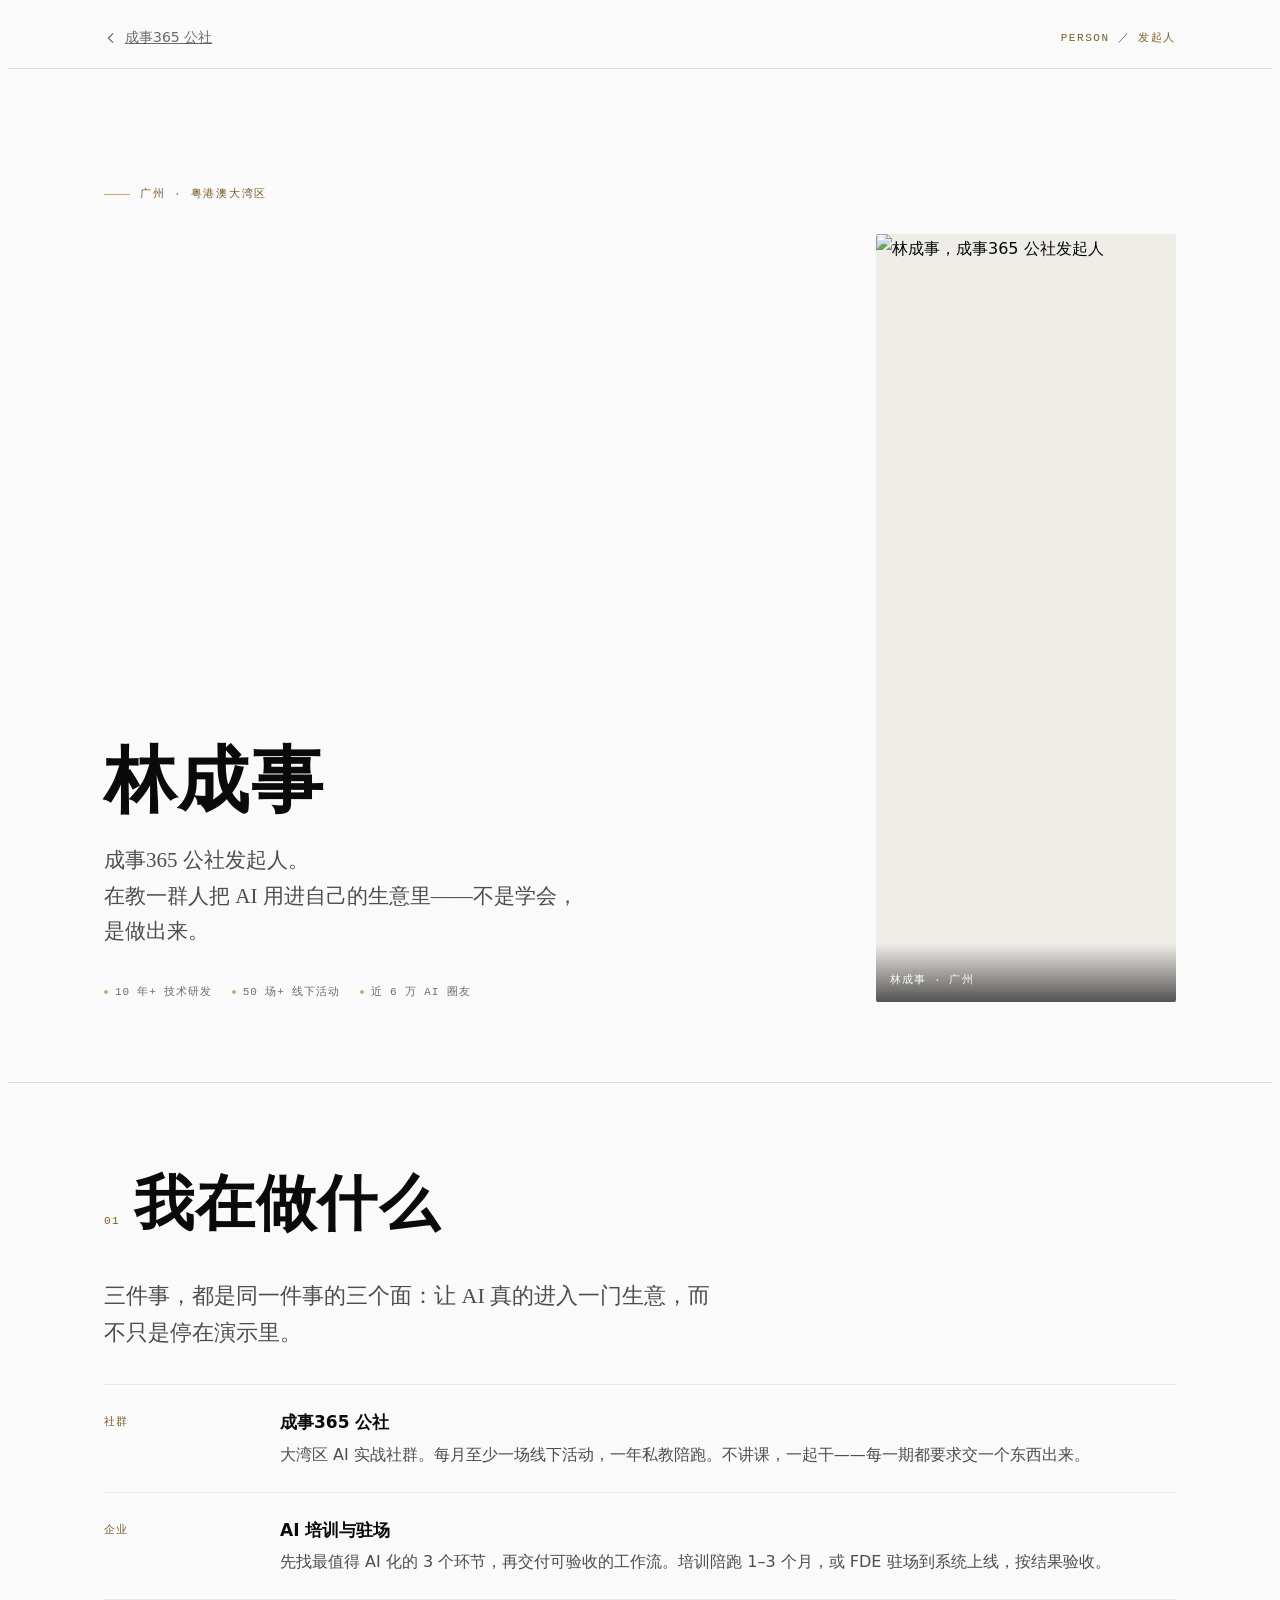
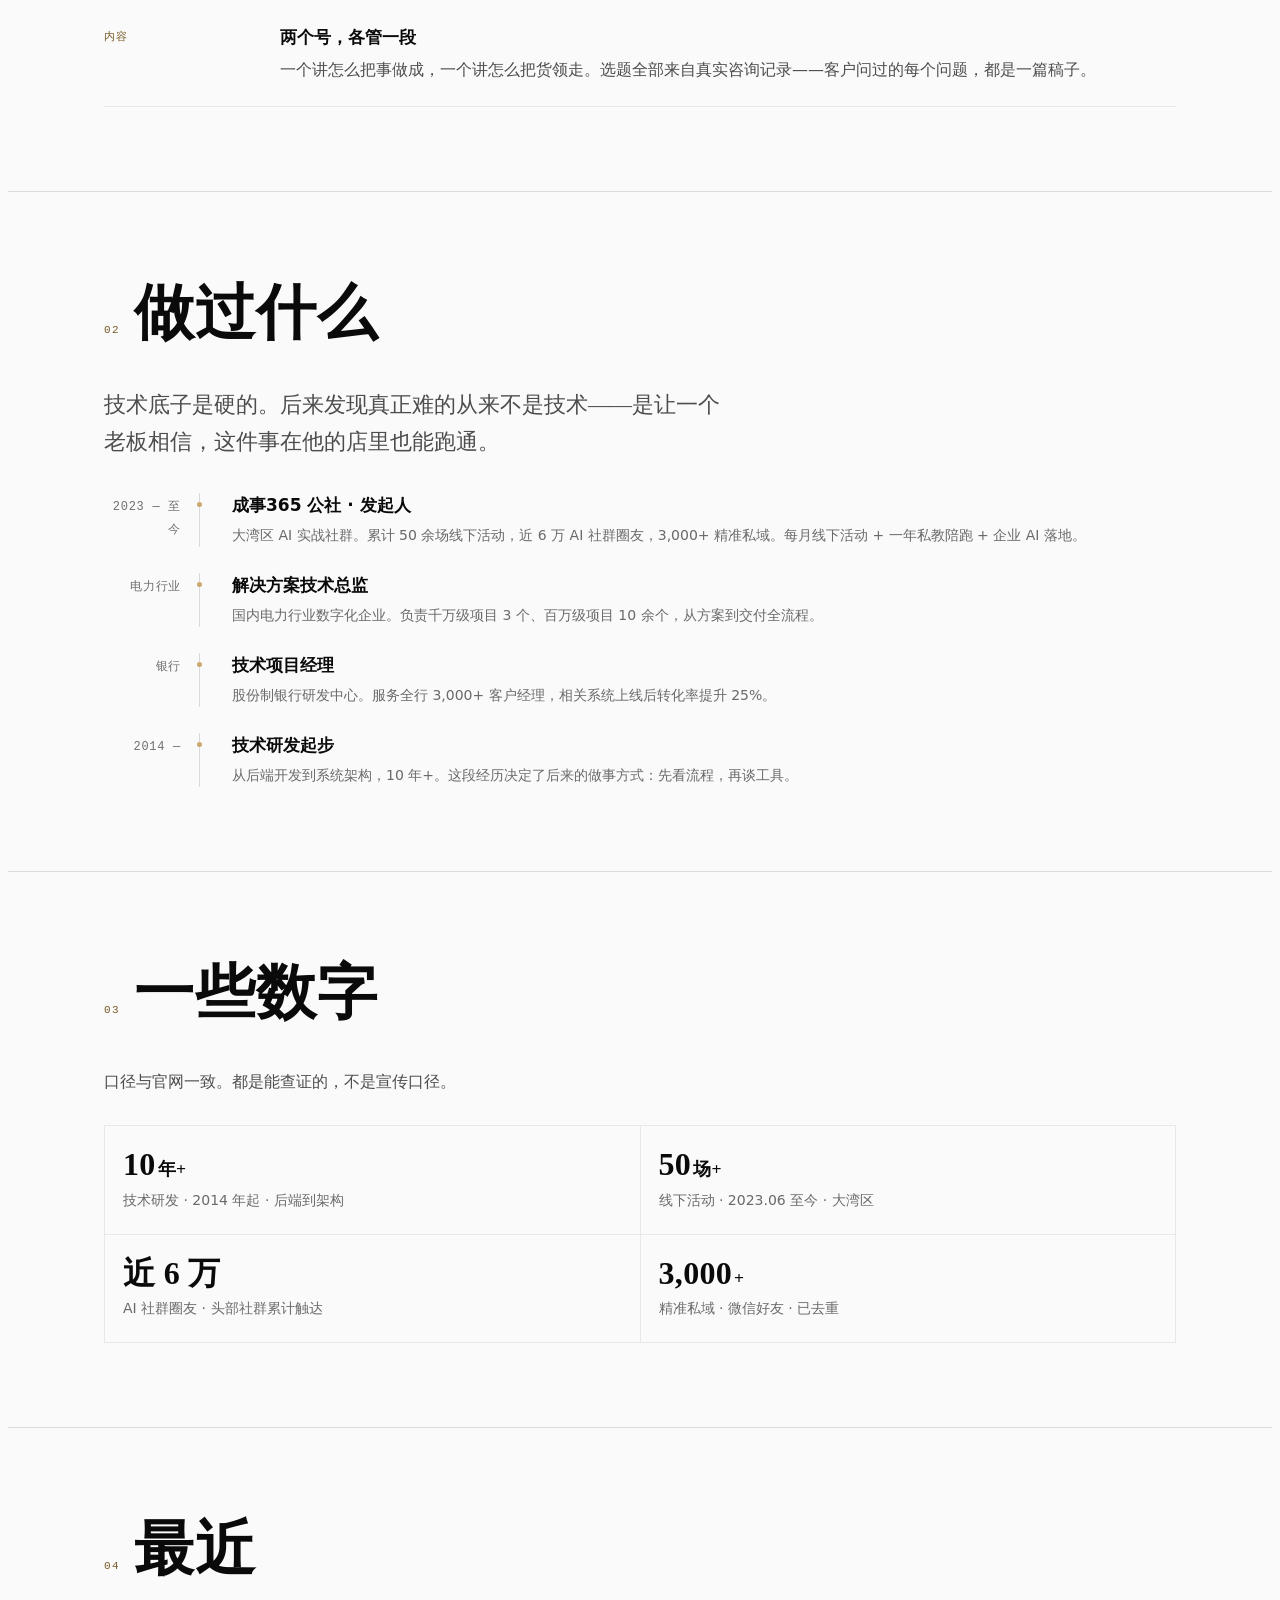
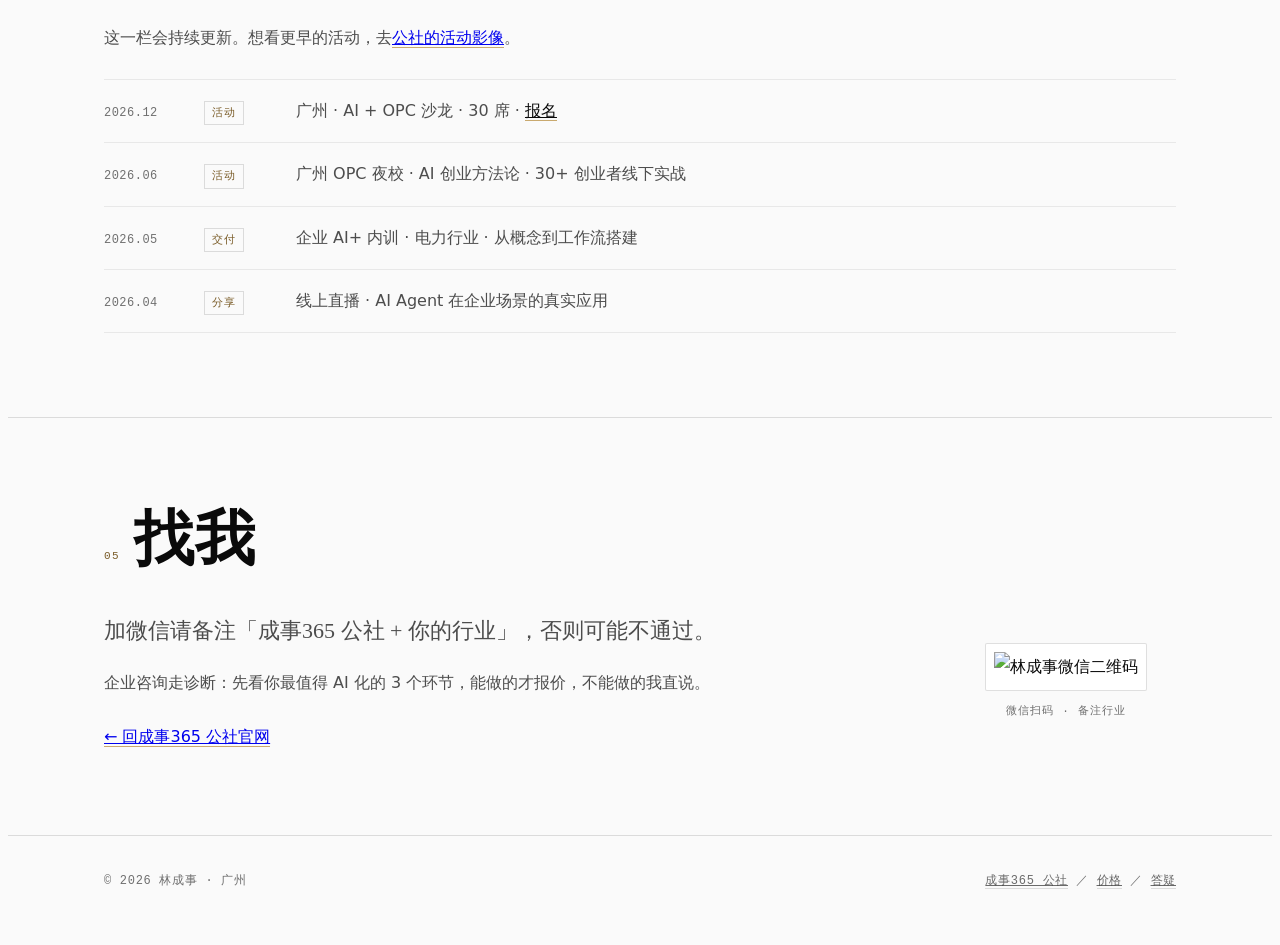
==== linchengshi/index.html @ 8384abab "上线：成事365公社门户 + 林成事个人页（csgs365.com 双站）" ====
<!DOCTYPE html>
<html lang="zh-CN" class="no-js">
<head>
<meta charset="UTF-8">
<meta name="viewport" content="width=device-width, initial-scale=1">
<title>林成事 · 成事365 公社发起人</title>
<meta name="description" content="林成事，成事365 公社发起人。10 年+ 技术研发，电力行业解决方案总监，服务过 3,000+ 银行客户经理。现在在广州带一群人把 AI 用进自己的生意里。">
<link rel="canonical" href="https://csgs365.com/linchengshi/">
<meta property="og:type" content="profile">
<meta property="og:site_name" content="林成事">
<meta property="og:title" content="林成事 · 成事365 公社发起人">
<meta property="og:description" content="10 年+ 技术研发，电力行业解决方案总监，银行研发中心技术项目经理。现在在广州带一群人把 AI 用进自己的生意里。">
<meta property="og:url" content="https://csgs365.com/linchengshi/">
<meta property="og:image" content="https://csgs365.com/images/og-cover.png">
<meta name="twitter:card" content="summary_large_image">
<link rel="icon" href="../favicon.svg" type="image/svg+xml">
<link rel="stylesheet" href="../assets/css/tokens.css">
<link rel="stylesheet" href="person.css">
<script>document.documentElement.classList.remove("no-js");</script>
<script type="application/ld+json">
{
  "@context": "https://schema.org",
  "@type": "Person",
  "name": "林成事",
  "jobTitle": "成事365 公社发起人",
  "url": "https://csgs365.com/linchengshi/",
  "image": "https://csgs365.com/images/photo.webp",
  "address": { "@type": "PostalAddress", "addressLocality": "广州", "addressRegion": "广东" },
  "knowsAbout": ["AI 落地", "一人公司", "企业 AI 培训", "内容获客"],
  "worksFor": { "@type": "Organization", "name": "成事365 公社", "url": "https://csgs365.com/" }
}
</script>
</head>
<body class="p-page">
<a class="p-skip" href="#main">跳到正文</a>

<!-- ============ 顶栏 ============ -->
<header class="p-bar">
  <div class="p-wrap p-bar__in">
    <a class="p-bar__back" href="../">
      <svg width="14" height="14" viewBox="0 0 16 16" fill="none" aria-hidden="true">
        <path d="M10 3L5 8l5 5" stroke="currentColor" stroke-width="1.4" stroke-linecap="round" stroke-linejoin="round"/>
      </svg>
      成事365 公社
    </a>
    <span class="p-bar__id">PERSON ／ 发起人</span>
  </div>
</header>

<main id="main">

<!-- ============ 01 开场 ============ -->
<section class="p-hero">
  <div class="p-wrap">
    <p class="p-hero__eyebrow p-rv">广州 · 粤港澳大湾区</p>
    <div class="p-hero__grid">
      <div>
        <h1 class="p-rv">林成事</h1>
        <p class="p-hero__role p-rv">
          成事365 公社发起人。<br>
          在教一群人把 AI 用进自己的生意里——不是学会，是做出来。
        </p>
        <div class="p-hero__meta p-rv">
          <span>10 年+ 技术研发</span>
          <span>50 场+ 线下活动</span>
          <span>近 6 万 AI 圈友</span>
        </div>
      </div>
      <figure class="p-hero__photo p-rv">
        <img src="../images/photo.webp" alt="林成事，成事365 公社发起人" width="576" height="768" decoding="async">
        <figcaption>林成事 · 广州</figcaption>
      </figure>
    </div>
  </div>
</section>

<!-- ============ 02 我在做什么 ============ -->
<section class="p-sec" id="doing">
  <div class="p-wrap">
    <div class="p-sec__hd">
      <span class="p-sec__no">01</span>
      <h2 class="p-rv">我在做什么</h2>
    </div>
    <p class="p-lead p-measure p-rv">
      三件事，都是同一件事的三个面：让 AI 真的进入一门生意，而不只是停在演示里。
    </p>
    <div class="p-doing p-rv">
      <div class="p-doing__row">
        <div class="p-doing__k">社群</div>
        <div class="p-doing__v">
          <b>成事365 公社</b>
          大湾区 AI 实战社群。每月至少一场线下活动，一年私教陪跑。不讲课，一起干——每一期都要求交一个东西出来。
        </div>
      </div>
      <div class="p-doing__row">
        <div class="p-doing__k">企业</div>
        <div class="p-doing__v">
          <b>AI 培训与驻场</b>
          先找最值得 AI 化的 3 个环节，再交付可验收的工作流。培训陪跑 1–3 个月，或 FDE 驻场到系统上线，按结果验收。
        </div>
      </div>
      <div class="p-doing__row">
        <div class="p-doing__k">内容</div>
        <div class="p-doing__v">
          <b>两个号，各管一段</b>
          一个讲怎么把事做成，一个讲怎么把货领走。选题全部来自真实咨询记录——客户问过的每个问题，都是一篇稿子。
        </div>
      </div>
    </div>
  </div>
</section>

<!-- ============ 03 履历 ============ -->
<section class="p-sec" id="cv">
  <div class="p-wrap">
    <div class="p-sec__hd">
      <span class="p-sec__no">02</span>
      <h2 class="p-rv">做过什么</h2>
    </div>
    <p class="p-lead p-measure p-rv">
      技术底子是硬的。后来发现真正难的从来不是技术——是让一个老板相信，这件事在他的店里也能跑通。
    </p>
    <div class="p-cv p-rv">
      <div class="p-cv__item">
        <div class="p-cv__yr">2023 — 至今</div>
        <div class="p-cv__body">
          <b>成事365 公社 · 发起人</b>
          <span>大湾区 AI 实战社群。累计 50 余场线下活动，近 6 万 AI 社群圈友，3,000+ 精准私域。每月线下活动 + 一年私教陪跑 + 企业 AI 落地。</span>
        </div>
      </div>
      <div class="p-cv__item">
        <div class="p-cv__yr">电力行业</div>
        <div class="p-cv__body">
          <b>解决方案技术总监</b>
          <span>国内电力行业数字化企业。负责千万级项目 3 个、百万级项目 10 余个，从方案到交付全流程。</span>
        </div>
      </div>
      <div class="p-cv__item">
        <div class="p-cv__yr">银行</div>
        <div class="p-cv__body">
          <b>技术项目经理</b>
          <span>股份制银行研发中心。服务全行 3,000+ 客户经理，相关系统上线后转化率提升 25%。</span>
        </div>
      </div>
      <div class="p-cv__item">
        <div class="p-cv__yr">2014 —</div>
        <div class="p-cv__body">
          <b>技术研发起步</b>
          <span>从后端开发到系统架构，10 年+。这段经历决定了后来的做事方式：先看流程，再谈工具。</span>
        </div>
      </div>
    </div>
  </div>
</section>

<!-- ============ 04 数据 ============ -->
<section class="p-sec" id="numbers">
  <div class="p-wrap">
    <div class="p-sec__hd">
      <span class="p-sec__no">03</span>
      <h2 class="p-rv">一些数字</h2>
    </div>
    <p class="p-text p-measure p-rv" style="margin-bottom:28px">
      口径与官网一致。都是能查证的，不是宣传口径。
    </p>
    <div class="p-nums p-rv">
      <div class="p-nums__c">
        <span class="p-nums__n">10<small>年+</small></span>
        <span class="p-nums__l">技术研发 · 2014 年起 · 后端到架构</span>
      </div>
      <div class="p-nums__c">
        <span class="p-nums__n">50<small>场+</small></span>
        <span class="p-nums__l">线下活动 · 2023.06 至今 · 大湾区</span>
      </div>
      <div class="p-nums__c">
        <span class="p-nums__n">近 6 万</span>
        <span class="p-nums__l">AI 社群圈友 · 头部社群累计触达</span>
      </div>
      <div class="p-nums__c">
        <span class="p-nums__n">3,000<small>+</small></span>
        <span class="p-nums__l">精准私域 · 微信好友 · 已去重</span>
      </div>
    </div>
  </div>
</section>

<!-- ============ 05 最近 ============ -->
<section class="p-sec" id="now">
  <div class="p-wrap">
    <div class="p-sec__hd">
      <span class="p-sec__no">04</span>
      <h2 class="p-rv">最近</h2>
    </div>
    <p class="p-text p-measure p-rv" style="margin-bottom:26px">
      这一栏会持续更新。想看更早的活动，去<a href="../#events" style="border-bottom:1px solid var(--accent)">公社的活动影像</a>。
    </p>
    <!-- 维护说明：新增一条就往最上面插一行，格式复制下面任意一行即可 -->
    <div class="p-now p-rv">
      <div class="p-now__row">
        <span class="p-now__date">2026.12</span>
        <span class="p-now__type">活动</span>
        <span class="p-now__txt">广州 · AI + OPC 沙龙 · 30 席 · <a href="../#join">报名</a></span>
      </div>
      <div class="p-now__row">
        <span class="p-now__date">2026.06</span>
        <span class="p-now__type">活动</span>
        <span class="p-now__txt">广州 OPC 夜校 · AI 创业方法论 · 30+ 创业者线下实战</span>
      </div>
      <div class="p-now__row">
        <span class="p-now__date">2026.05</span>
        <span class="p-now__type">交付</span>
        <span class="p-now__txt">企业 AI+ 内训 · 电力行业 · 从概念到工作流搭建</span>
      </div>
      <div class="p-now__row">
        <span class="p-now__date">2026.04</span>
        <span class="p-now__type">分享</span>
        <span class="p-now__txt">线上直播 · AI Agent 在企业场景的真实应用</span>
      </div>
    </div>
  </div>
</section>

<!-- ============ 06 联系 ============ -->
<section class="p-sec" id="contact">
  <div class="p-wrap">
    <div class="p-sec__hd">
      <span class="p-sec__no">05</span>
      <h2 class="p-rv">找我</h2>
    </div>
    <div class="p-contact">
      <div>
        <p class="p-lead p-measure p-rv" style="margin-bottom:18px">
          加微信请备注「成事365 公社 + 你的行业」，否则可能不通过。
        </p>
        <p class="p-text p-measure p-rv">
          企业咨询走诊断：先看你最值得 AI 化的 3 个环节，能做的才报价，不能做的我直说。
        </p>
        <p class="p-text p-measure p-rv" style="margin-top:22px">
          <a href="../" style="border-bottom:1px solid var(--accent)">← 回成事365 公社官网</a>
        </p>
      </div>
      <figure class="p-contact__qr p-rv">
        <img src="../images/wechat-qr.jpg" alt="林成事微信二维码" width="751" height="761" loading="lazy" decoding="async">
        <figcaption>微信扫码 · 备注行业</figcaption>
      </figure>
    </div>
  </div>
</section>

</main>

<footer class="p-foot">
  <div class="p-wrap p-foot__in">
    <span>© 2026 林成事 · 广州</span>
    <span><a href="../">成事365 公社</a> ／ <a href="../#price">价格</a> ／ <a href="../#faq">答疑</a></span>
  </div>
</footer>

<script>
/* 入场动效：与门户同一套（IntersectionObserver + 同批错开 70ms）
   尊重 prefers-reduced-motion；无 JS 时 .no-js 已让元素直接可见 */
(function () {
  if (window.matchMedia('(prefers-reduced-motion: reduce)').matches) {
    document.querySelectorAll('.p-rv').forEach(function (el) { el.classList.add('is-in'); });
    return;
  }
  var io = new IntersectionObserver(function (entries) {
    var shown = 0;
    entries.forEach(function (e) {
      if (!e.isIntersecting) return;
      var el = e.target;
      setTimeout(function () { el.classList.add('is-in'); }, shown++ * 70);
      io.unobserve(el);
    });
  }, { rootMargin: '0px 0px -8% 0px', threshold: 0.08 });
  document.querySelectorAll('.p-rv').forEach(function (el) { io.observe(el); });
})();
</script>
</body>
</html>
---- assets/css/tokens.css ----
/* =========================================================
   成事365 公社 · Design Tokens
   方向：Editorial / 公社会刊
   纸白 + 墨黑 + 哑光金，无渐变、无大圆角、无发光
   ========================================================= */

:root {
  /* ---- 纸与墨 ---- */
  --paper:        #FAFAFA;
  --paper-alt:    #F4F4F4;
  --paper-deep:   #EFEDE8;   /* 米调，用于照片底衬 */
  --card:         #FFFFFF;

  --ink:          #0A0A0A;
  --ink-72:       rgba(10, 10, 10, .72);
  --ink-60:       rgba(10, 10, 10, .60);
  --ink-44:       rgba(10, 10, 10, .58);  /* 小字实测约 5.1:1，达到 AA */
  --ink-28:       rgba(10, 10, 10, .28);
  --rule:         rgba(10, 10, 10, .13);
  --rule-soft:    rgba(10, 10, 10, .07);

  /* ---- 哑光金：装饰用 #C9A96E / 文字用 #7A5C28 保证对比度 ---- */
  --accent:       #C9A96E;
  --accent-deep:  #B08D4E;
  --accent-ink:   #7A5C28;   /* 在 #FAFAFA 上约 5.4:1，用于编号与小标签 */
  --accent-wash:  rgba(201, 169, 110, .10);

  /* ---- 字体 ---- */
  --font-display: "Songti SC", "Noto Serif CJK SC", "Source Han Serif SC",
                  "Noto Serif SC", "STSong", "SimSun", Georgia, serif;
  --font-body:    "PingFang SC", "HarmonyOS Sans SC", "Hiragino Sans GB",
                  "Microsoft YaHei", "Noto Sans CJK SC", "Noto Sans SC",
                  system-ui, -apple-system, sans-serif;
  --font-mono:    "Geist Mono", "SF Mono", "SFMono-Regular", "JetBrains Mono",
                  Menlo, Consolas, "Noto Sans Mono CJK SC", monospace;

  /* ---- 字阶（fluid，rem 跟随用户字号设置） ---- */
  --t-hero:   clamp(2.75rem, 7.6vw, 5.5rem);
  --t-h1:     clamp(2.125rem, 5.2vw, 3.75rem);
  --t-h2:     clamp(1.625rem, 3.6vw, 2.625rem);
  --t-h3:     clamp(1.125rem, 1.9vw, 1.375rem);
  --t-h4:     1.0625rem;
  --t-lead:   clamp(1.0625rem, 1.55vw, 1.25rem);
  --t-body:   1rem;
  --t-sm:     .875rem;
  --t-xs:     .75rem;
  --t-2xs:    .6875rem;

  /* ---- 间距节奏 ---- */
  --sp-1: 4px;   --sp-2: 8px;   --sp-3: 12px;  --sp-4: 16px;
  --sp-5: 24px;  --sp-6: 32px;  --sp-7: 48px;  --sp-8: 64px;
  --sp-9: 88px;  --sp-10: 120px;

  --gutter:   clamp(20px, 5vw, 64px);
  --measure:  39rem;          /* 正文行长上限，约 34–38 个汉字 */
  --maxw:     1200px;
  --rail:     88px;           /* 左栏编号宽度 */

  /* ---- 边角：编辑式只用极小圆角 ---- */
  --r-xs: 2px;
  --r-sm: 3px;
  --r-md: 4px;

  /* ---- 阴影：只有两级，且极浅 ---- */
  --sh-1: 0 1px 0 rgba(10,10,10,.04);
  --sh-2: 0 8px 24px -12px rgba(10,10,10,.16);

  /* ---- 动效 ---- */
  --e-out:    cubic-bezier(.16, 1, .3, 1);
  --d-micro:  160ms;
  --d-base:   320ms;
  --d-scene:  720ms;

  /* ---- 版心 ---- */
  --z-nav: 100;
  --z-lightbox: 200;
}

/* 尊重系统降级 */
@media (prefers-reduced-motion: reduce) {
  :root { --d-micro: 1ms; --d-base: 1ms; --d-scene: 1ms; }
}
---- linchengshi/person.css ----
/* =========================================================
   林成事 · 个人页样式（/linchengshi/）
   ---------------------------------------------------------
   与门户的关系：
   - 共用 ../assets/css/tokens.css 的全部变量 → 看起来是一家人
   - 不复用门户的 .section 十三栏会刊骨架 → 是一封长信，不是一期会刊

   版式逻辑：
   单栏竖向叙事，正文最大 39rem（约 34–38 汉字/行）
   唯一的横向元素是左侧的「年份时间线」，只出现在履历段
   ========================================================= */

/* ---------- 基础 ---------- */
/* 盒模型重置：本页只引 tokens.css，不引门户的 site.css，缺了这行
   width:100% + padding 会把 .p-wrap 撑得比视口宽（390px 下曾溢出 32px）。 */
*,
*::before,
*::after { box-sizing: border-box; }

.p-page {
  background: var(--paper);
  color: var(--ink);
  font-family: var(--font-body);
  font-size: var(--t-body);
  line-height: 1.85;
  -webkit-font-smoothing: antialiased;
}

.p-skip {
  position: absolute;
  left: -9999px;
  top: 0;
  background: var(--ink);
  color: var(--paper);
  padding: 12px 18px;
  z-index: 999;
  font-size: var(--t-sm);
}
.p-skip:focus { left: 12px; top: 12px; }

.p-wrap {
  width: 100%;
  max-width: var(--maxw);
  margin: 0 auto;
  padding: 0 var(--gutter);
}

/* 正文行宽控制器：所有正文段落都套这一层 */
.p-measure { max-width: var(--measure); }

/* ---------- 顶栏（比门户轻，只有名字和返回） ---------- */
.p-bar {
  position: sticky;
  top: 0;
  z-index: var(--z-nav);
  background: rgba(250, 250, 250, .93);
  border-bottom: 1px solid var(--rule);
}
@supports ((-webkit-backdrop-filter: blur(1px)) or (backdrop-filter: blur(1px))) {
  .p-bar {
    background: rgba(250, 250, 250, .82);
    -webkit-backdrop-filter: saturate(140%) blur(10px);
    backdrop-filter: saturate(140%) blur(10px);
  }
}
.p-bar__in {
  display: flex;
  align-items: center;
  justify-content: space-between;
  gap: var(--sp-4);
  min-height: 60px;
}
.p-bar__back {
  display: inline-flex;
  align-items: center;
  gap: 7px;
  font-size: var(--t-sm);
  color: var(--ink-60);
  transition: color var(--d-micro) var(--e-out);
}
.p-bar__back:hover { color: var(--ink); }
.p-bar__back svg { flex-shrink: 0; }
.p-bar__id {
  font-family: var(--font-mono);
  font-size: var(--t-2xs);
  letter-spacing: .14em;
  color: var(--accent-ink);
}

/* ---------- 01 开场 ---------- */
.p-hero {
  padding: clamp(48px, 9vw, 104px) 0 clamp(40px, 7vw, 80px);
}
.p-hero__eyebrow {
  display: inline-flex;
  align-items: center;
  gap: 10px;
  font-family: var(--font-mono);
  font-size: var(--t-2xs);
  letter-spacing: .16em;
  color: var(--accent-ink);
  margin-bottom: clamp(20px, 3vw, 30px);
}
.p-hero__eyebrow::before {
  content: "";
  width: 26px;
  height: 1px;
  background: var(--accent);
}
.p-hero__grid {
  display: grid;
  grid-template-columns: minmax(0, 1fr) minmax(0, 300px);
  gap: clamp(28px, 5vw, 72px);
  align-items: end;
}
.p-hero h1 {
  font-family: var(--font-display);
  font-weight: 700;
  font-size: clamp(2.5rem, 6.4vw, 4.5rem);
  line-height: 1.08;
  letter-spacing: .02em;
  margin: 0 0 clamp(16px, 2vw, 22px);
}
.p-hero__role {
  font-family: var(--font-display);
  font-size: clamp(1.0625rem, 1.8vw, 1.3125rem);
  color: var(--ink-72);
  line-height: 1.7;
  max-width: 30rem;
  margin: 0 0 var(--sp-6);
}
.p-hero__meta {
  display: flex;
  flex-wrap: wrap;
  gap: 8px 20px;
  font-family: var(--font-mono);
  font-size: var(--t-2xs);
  letter-spacing: .08em;
  color: var(--ink-44);
}
.p-hero__meta span { display: inline-flex; align-items: center; gap: 7px; }
.p-hero__meta span::before {
  content: "";
  width: 4px; height: 4px;
  background: var(--accent);
  border-radius: 50%;
}

.p-hero__photo {
  position: relative;
  margin: 0;
  background: var(--paper-deep);
  border-radius: var(--r-xs);
  overflow: hidden;
}
.p-hero__photo img {
  display: block;
  width: 100%;
  aspect-ratio: 3 / 4;
  object-fit: cover;
  object-position: 50% 20%;
  filter: grayscale(.32) contrast(1.03);
}
.p-hero__photo figcaption {
  position: absolute;
  inset: auto 0 0 0;
  padding: 26px 14px 12px;
  background: linear-gradient(to top, rgba(10,10,10,.68), rgba(10,10,10,0));
  color: rgba(255,255,255,.94);
  font-family: var(--font-mono);
  font-size: var(--t-2xs);
  letter-spacing: .1em;
}

/* ---------- 通用段落节奏 ---------- */
.p-sec {
  padding: clamp(44px, 7vw, 84px) 0;
  border-top: 1px solid var(--rule);
}
.p-sec--plain { border-top: 0; }

.p-sec__hd {
  display: flex;
  align-items: baseline;
  gap: 14px;
  margin-bottom: clamp(22px, 3vw, 36px);
}
.p-sec__no {
  font-family: var(--font-mono);
  font-size: var(--t-2xs);
  letter-spacing: .12em;
  color: var(--accent-ink);
  padding-top: 6px;
}
.p-sec h2 {
  font-family: var(--font-display);
  font-weight: 700;
  font-size: var(--t-h1);
  line-height: 1.25;
  letter-spacing: .02em;
  margin: 0;
}

.p-lead {
  font-family: var(--font-display);
  font-size: clamp(1.125rem, 2vw, 1.375rem);
  line-height: 1.68;
  color: var(--ink-72);
  margin: 0 0 var(--sp-6);
  text-wrap: pretty;
}
.p-text {
  color: var(--ink-72);
  margin: 0 0 var(--sp-5);
  text-wrap: pretty;
}
.p-text:last-child { margin-bottom: 0; }
.p-text strong { color: var(--ink); font-weight: 600; }

/* ---------- 02 我在做什么：三行式清单 ---------- */
.p-doing {
  display: grid;
  gap: 0;
  border-top: 1px solid var(--rule-soft);
}
.p-doing__row {
  display: grid;
  grid-template-columns: minmax(96px, 140px) minmax(0, 1fr);
  gap: clamp(14px, 3vw, 36px);
  padding: 22px 0;
  border-bottom: 1px solid var(--rule-soft);
  align-items: start;
}
.p-doing__k {
  font-family: var(--font-mono);
  font-size: var(--t-2xs);
  letter-spacing: .12em;
  color: var(--accent-ink);
  padding-top: 5px;
}
.p-doing__v {
  color: var(--ink-72);
  line-height: 1.8;
}
.p-doing__v b {
  display: block;
  color: var(--ink);
  font-weight: 600;
  margin-bottom: 3px;
  font-size: 1.0625rem;
}

/* ---------- 03 履历：年份时间线 ---------- */
.p-cv {
  display: grid;
  gap: 0;
}
.p-cv__item {
  display: grid;
  grid-template-columns: 96px minmax(0, 1fr);
  gap: clamp(14px, 3vw, 32px);
  padding: 0 0 26px;
  position: relative;
}
.p-cv__item:last-child { padding-bottom: 0; }
.p-cv__yr {
  font-family: var(--font-mono);
  font-size: var(--t-xs);
  letter-spacing: .06em;
  color: var(--ink-44);
  padding-top: 3px;
  text-align: right;
  border-right: 1px solid var(--rule);
  padding-right: 18px;
  position: relative;
}
.p-cv__yr::after {
  content: "";
  position: absolute;
  right: -3px;
  top: 9px;
  width: 5px;
  height: 5px;
  border-radius: 50%;
  background: var(--accent);
}
.p-cv__body b {
  display: block;
  font-size: 1.0625rem;
  font-weight: 600;
  line-height: 1.5;
  margin-bottom: 4px;
}
.p-cv__body span {
  color: var(--ink-60);
  font-size: var(--t-sm);
  line-height: 1.75;
  display: block;
}

/* ---------- 04 最近：时间倒序列表 ---------- */
.p-now {
  display: grid;
  gap: 0;
  border-top: 1px solid var(--rule-soft);
}
.p-now__row {
  display: grid;
  grid-template-columns: 84px 76px minmax(0, 1fr);
  gap: 12px 16px;
  padding: 17px 0;
  border-bottom: 1px solid var(--rule-soft);
  align-items: baseline;
}
.p-now__date {
  font-family: var(--font-mono);
  font-size: var(--t-xs);
  color: var(--ink-44);
  letter-spacing: .04em;
}
.p-now__type {
  font-family: var(--font-mono);
  font-size: var(--t-2xs);
  letter-spacing: .1em;
  color: var(--accent-ink);
  border: 1px solid var(--rule);
  padding: 1px 7px;
  justify-self: start;
  white-space: nowrap;
}
.p-now__txt { color: var(--ink-72); line-height: 1.7; }
.p-now__txt a {
  color: var(--ink);
  border-bottom: 1px solid var(--accent);
}
.p-now__txt a:hover { color: var(--accent-ink); }

/* ---------- 05 数据（与门户台账口径一致） ---------- */
.p-nums {
  display: grid;
  grid-template-columns: repeat(2, minmax(0, 1fr));
  gap: 0;
  border-top: 1px solid var(--rule-soft);
  border-left: 1px solid var(--rule-soft);
}
.p-nums__c {
  padding: 20px 18px;
  border-right: 1px solid var(--rule-soft);
  border-bottom: 1px solid var(--rule-soft);
}
.p-nums__n {
  font-family: var(--font-display);
  font-weight: 700;
  font-size: clamp(1.5rem, 3vw, 2rem);
  line-height: 1.15;
  letter-spacing: .01em;
  display: block;
}
.p-nums__l {
  display: block;
  font-size: var(--t-sm);
  color: var(--ink-60);
  margin-top: 5px;
}
.p-nums__n small {
  font-size: .55em;
  font-weight: 600;
  margin-left: 2px;
}

/* ---------- 06 联系 ---------- */
.p-contact {
  display: grid;
  grid-template-columns: minmax(0, 1fr) 220px;
  gap: clamp(24px, 4vw, 52px);
  align-items: center;
}
.p-contact__qr {
  margin: 0;
  text-align: center;
}
.p-contact__qr img {
  width: 100%;
  max-width: 200px;
  height: auto;
  border: 1px solid var(--rule);
  border-radius: var(--r-xs);
  padding: 8px;
  background: #fff;
}
.p-contact__qr figcaption {
  font-family: var(--font-mono);
  font-size: var(--t-2xs);
  letter-spacing: .1em;
  color: var(--ink-44);
  margin-top: 10px;
}

/* ---------- 页脚 ---------- */
.p-foot {
  border-top: 1px solid var(--rule);
  padding: 34px 0 44px;
  font-size: var(--t-xs);
  color: var(--ink-44);
}
.p-foot__in {
  display: flex;
  flex-wrap: wrap;
  justify-content: space-between;
  gap: 12px 24px;
  font-family: var(--font-mono);
  letter-spacing: .06em;
}
.p-foot a { color: var(--ink-60); border-bottom: 1px solid var(--rule); }
.p-foot a:hover { color: var(--accent-ink); }

/* ---------- 入场动效：与门户同一套，只有上移淡入 ---------- */
.p-rv {
  opacity: 0;
  transform: translateY(12px);
  transition: opacity var(--d-scene) var(--e-out),
              transform var(--d-scene) var(--e-out);
}
.p-rv.is-in { opacity: 1; transform: none; }
.no-js .p-rv { opacity: 1; transform: none; }

/* ---------- 响应式 ---------- */
@media (max-width: 900px) {
  .p-hero__grid { grid-template-columns: minmax(0, 1fr); gap: 28px; }
  .p-hero__photo { max-width: 260px; }
  .p-hero__photo img { aspect-ratio: 3 / 2; object-position: 50% 18%; }
  .p-contact { grid-template-columns: minmax(0, 1fr); }
  .p-contact__qr { max-width: 200px; }
}

@media (max-width: 640px) {
  .p-doing__row { grid-template-columns: minmax(0, 1fr); gap: 6px; }
  .p-cv__item { grid-template-columns: 62px minmax(0, 1fr); gap: 14px; }
  .p-cv__yr { font-size: var(--t-2xs); padding-right: 12px; }
  .p-now__row { grid-template-columns: 74px minmax(0, 1fr); gap: 6px 10px; }
  .p-now__type { grid-column: 2; grid-row: 1; justify-self: start; }
  .p-now__txt { grid-column: 1 / -1; }
  .p-nums { grid-template-columns: minmax(0, 1fr); }
  .p-bar__id { display: none; }
}

/* ---------- 打印 ---------- */
@media print {
  .p-bar, .p-skip, .p-contact__qr, .p-foot { display: none !important; }
  .p-rv { opacity: 1 !important; transform: none !important; }
  .p-sec { break-inside: avoid; }
}
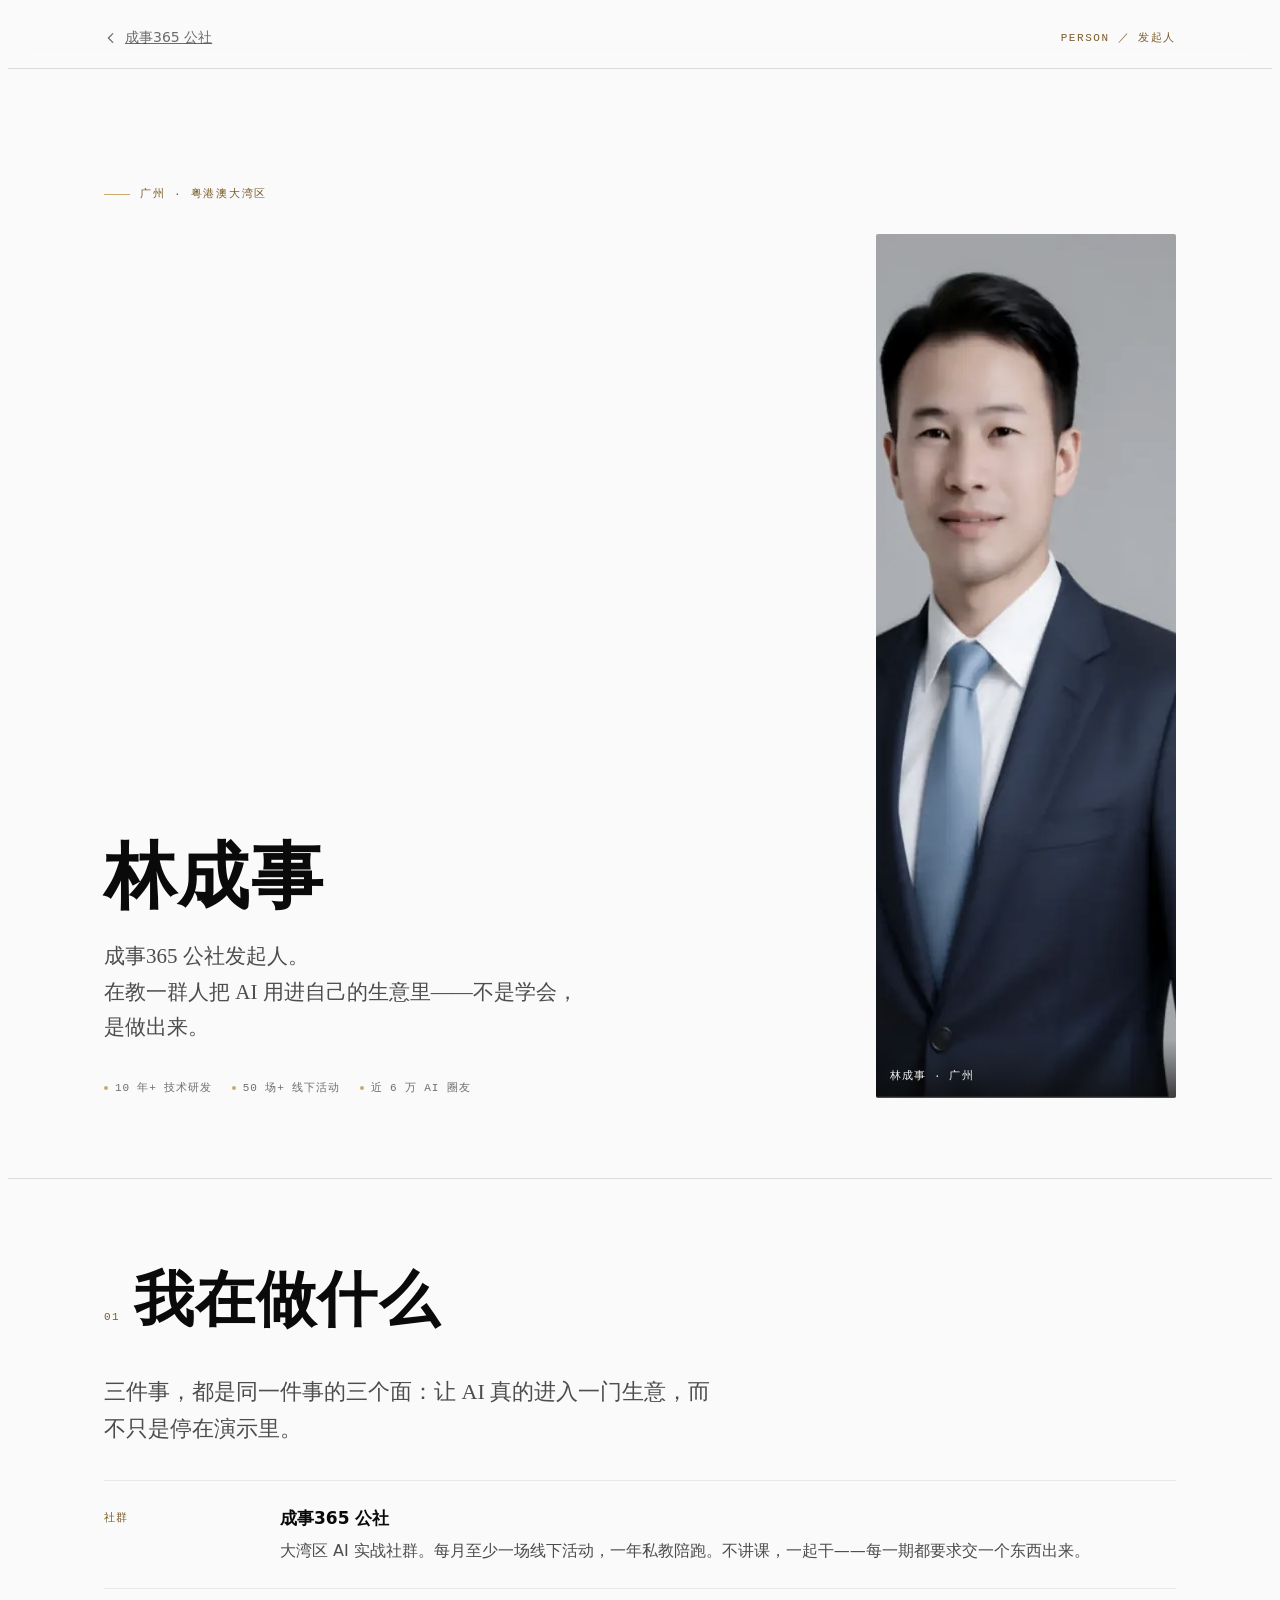
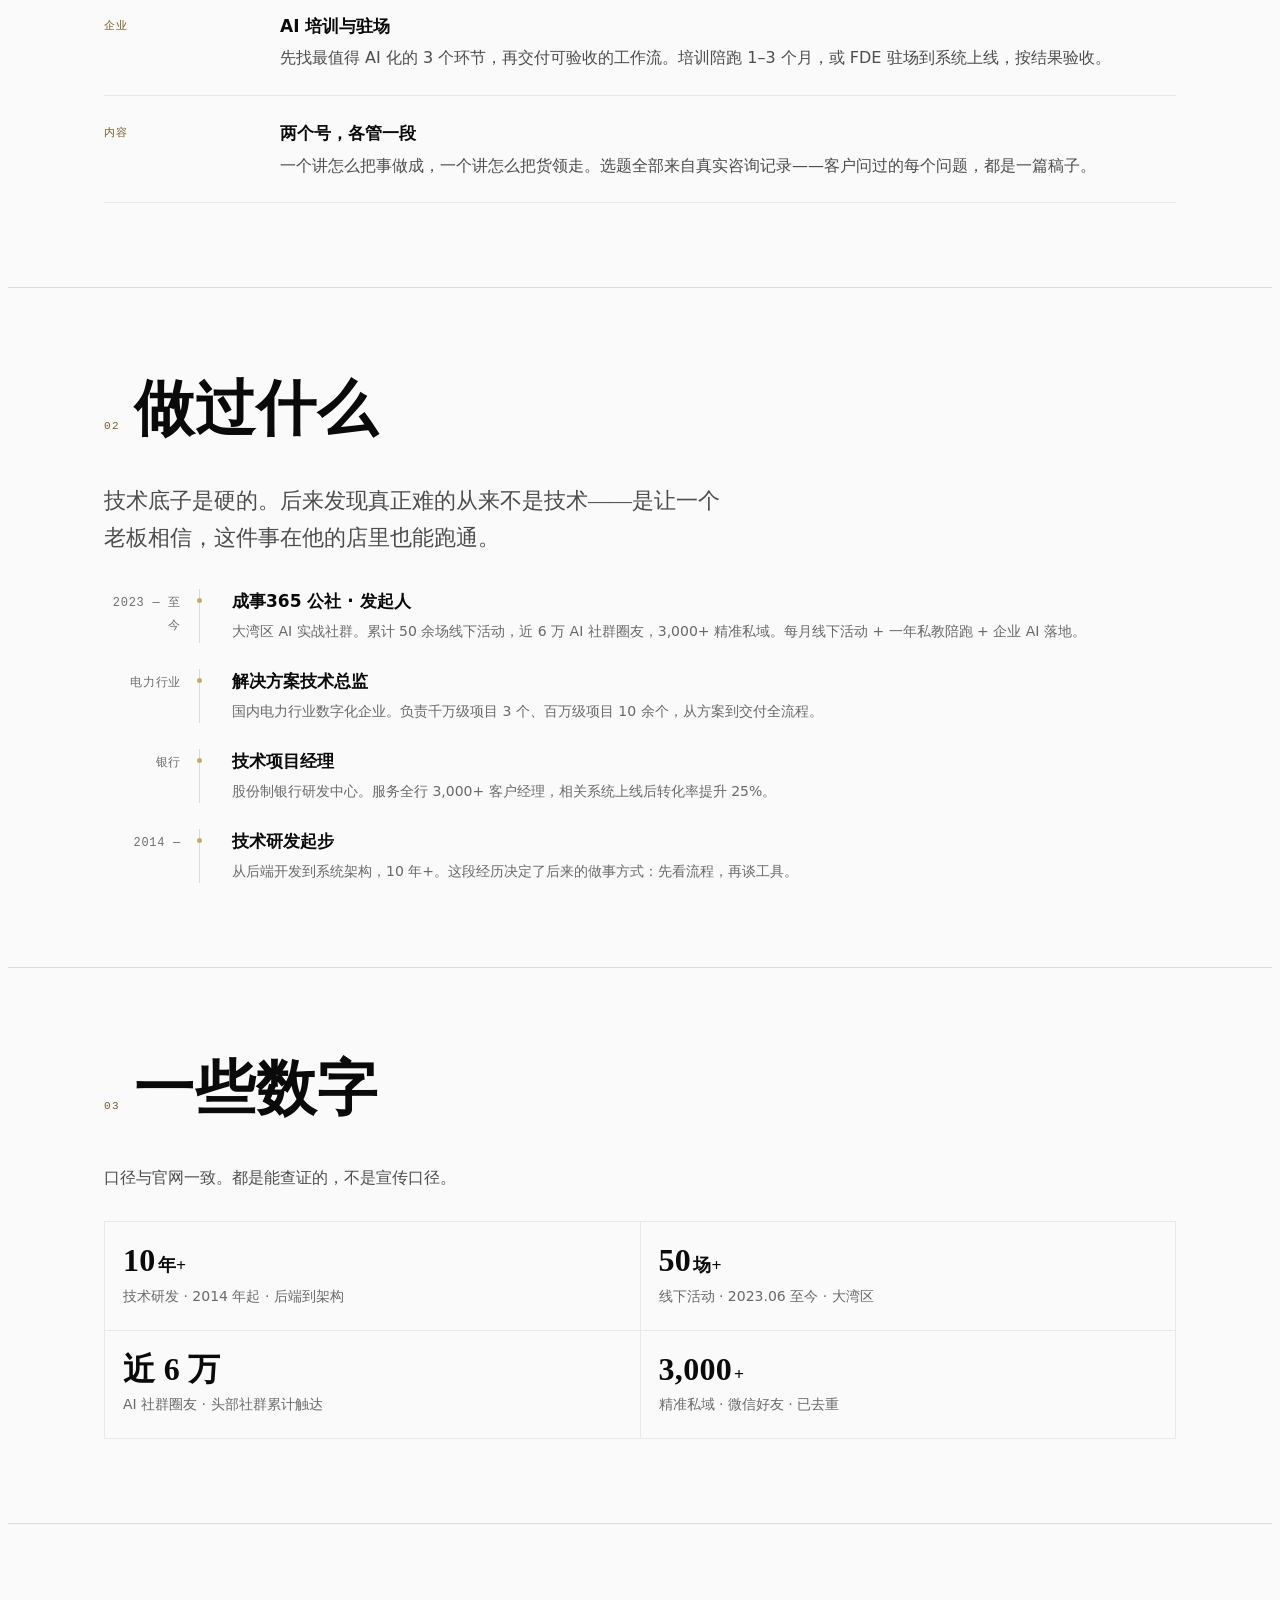
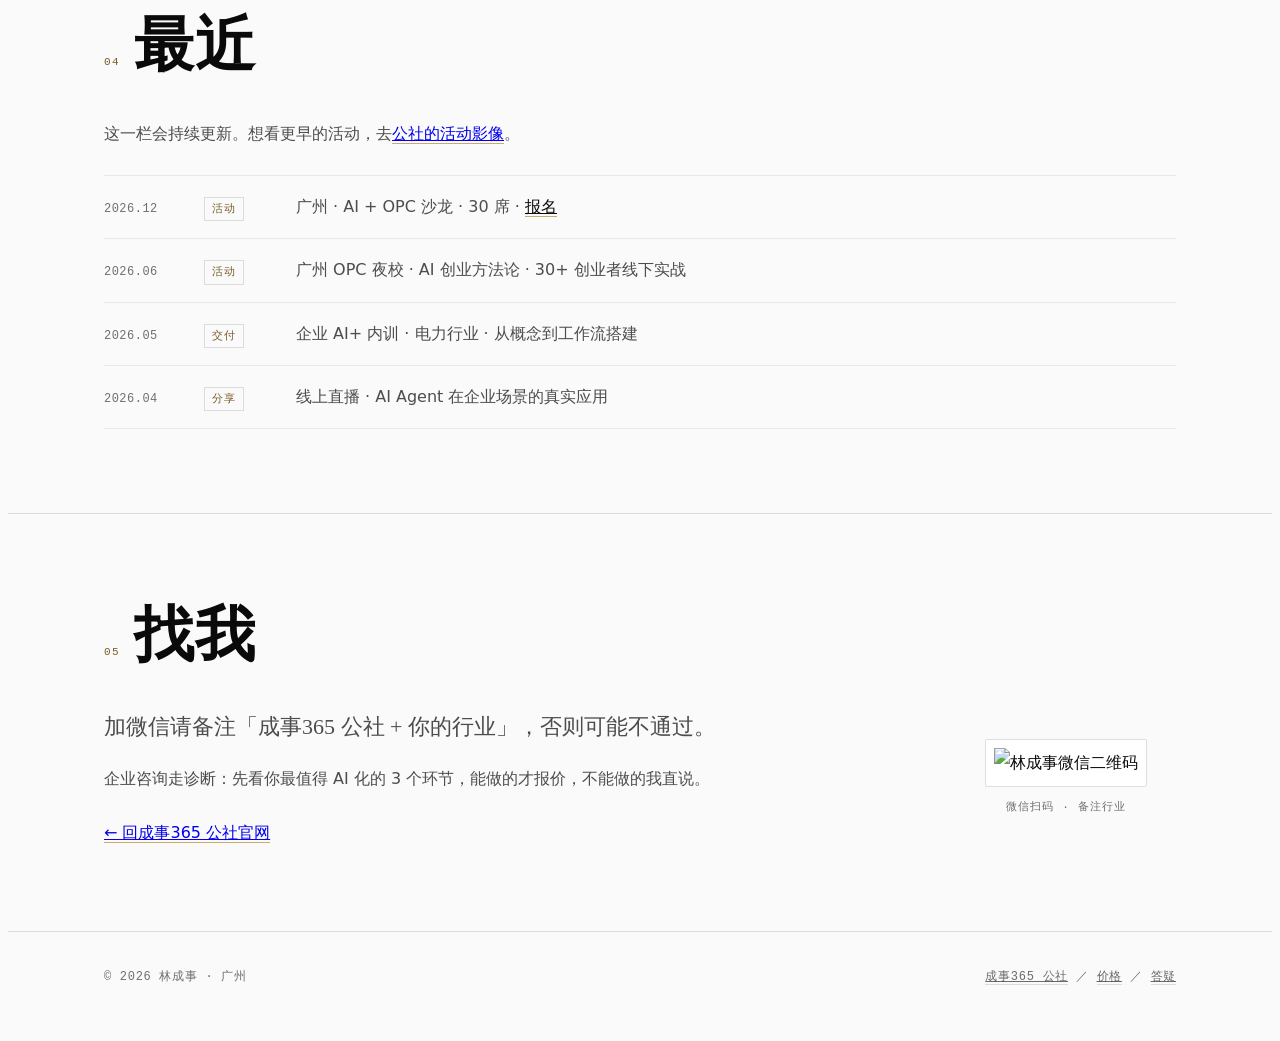
==== commit 56becd29: "优化：图片体积减半（1.35MB→0.65MB）+ 修正 img 尺寸声明" ====
--- a/linchengshi/index.html
+++ b/linchengshi/index.html
@@ -67,7 +67,7 @@
         </div>
       </div>
       <figure class="p-hero__photo p-rv">
-        <img src="../images/photo.webp" alt="林成事，成事365 公社发起人" width="576" height="768" decoding="async">
+        <img src="../images/photo.webp" alt="林成事，成事365 公社发起人" width="578" height="864" decoding="async">
         <figcaption>林成事 · 广州</figcaption>
       </figure>
     </div>
